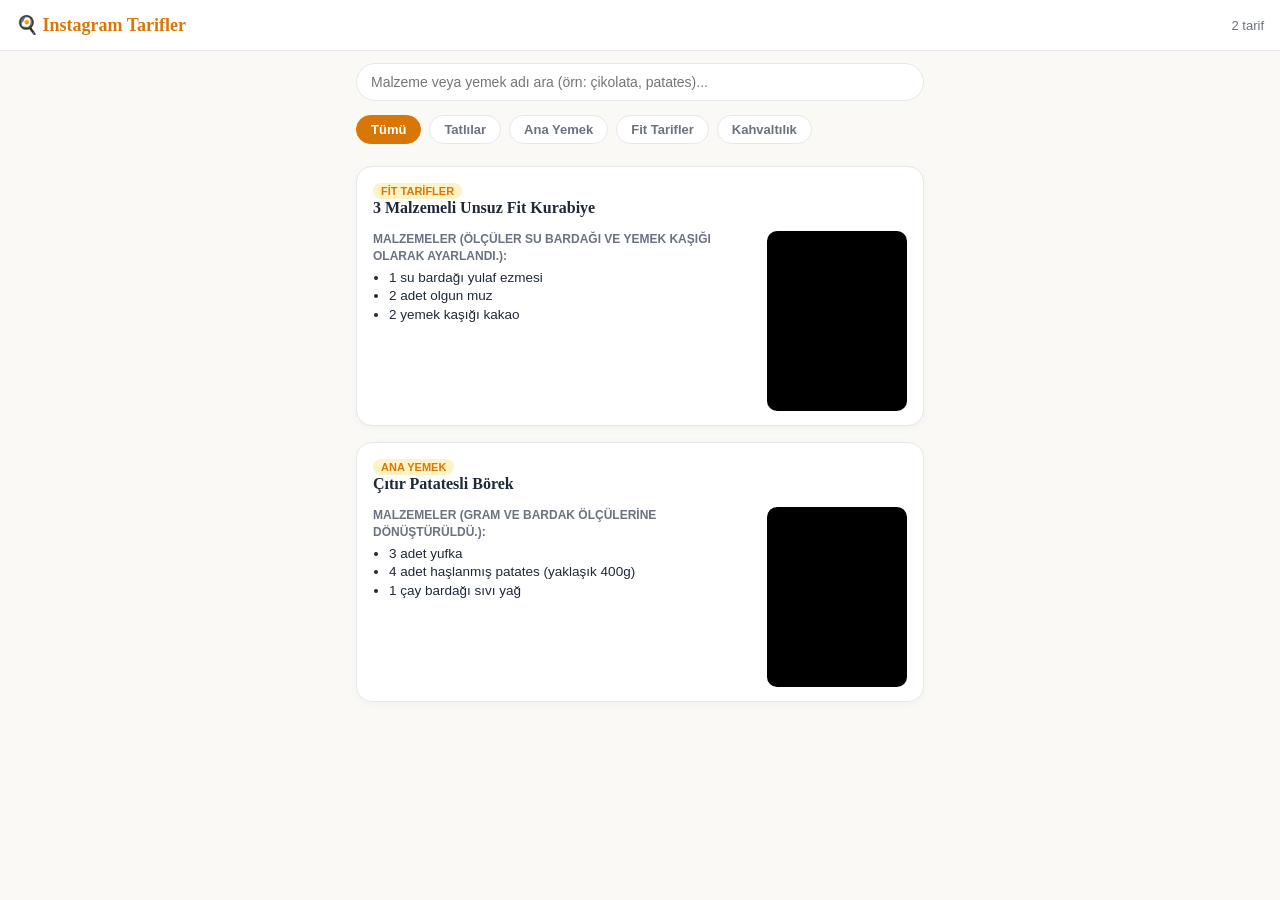
==== index.html @ 5e5f634f "Create index.html" ====
<!DOCTYPE html>
<html lang="tr">
<head>
<meta charset="UTF-8">
<meta name="viewport" content="width=device-width, initial-scale=1, maximum-scale=1, viewport-fit=cover">
<title>Instagram Tariflerim</title>
<style>
  :root{
    --bg:#faf9f6;
    --card-bg:#ffffff;
    --primary:#d97706;
    --primary-soft:#fef3c7;
    --text:#1f2937;
    --text-soft:#6b7280;
    --line:#e5e7eb;
    --radius:16px;
    font-family:-apple-system,BlinkMacSystemFont,"Segoe UI",sans-serif;
  }
  *{box-sizing:border-box; -webkit-tap-highlight-color:transparent;}
  html,body{margin:0;padding:0;background:var(--bg);color:var(--text);}
  
  header{
    background:#fff; border-bottom:1px solid var(--line);
    position:sticky; top:0; z-index:10;
    padding:14px 16px; display:flex; justify-content:space-between; align-items:center;
  }
  header h1{font-size:18px; font-family:Georgia,serif; margin:0; color:var(--primary);}
  
  .search-bar{padding:12px 16px 4px; max-width:600px; margin:0 auto;}
  .search-bar input{
    width:100%; padding:10px 14px; border:1px solid var(--line);
    border-radius:999px; font-size:14px; outline:none; background:#fff;
  }
  .search-bar input:focus{border-color:var(--primary);}

  .categories{
    display:flex; gap:8px; padding:10px 16px; overflow-x:auto;
    max-width:600px; margin:0 auto; scrollbar-width:none;
  }
  .categories::-webkit-scrollbar{display:none;}
  .cat-btn{
    border:none; background:#fff; border:1px solid var(--line);
    padding:6px 14px; border-radius:999px; font-size:13px; font-weight:600;
    white-space:nowrap; cursor:pointer; color:var(--text-soft);
  }
  .cat-btn.active{background:var(--primary); color:#fff; border-color:var(--primary);}

  main{padding:12px 16px 60px; max-width:600px; margin:0 auto;}

  .recipe-card{
    background:var(--card-bg); border:1px solid var(--line);
    border-radius:var(--radius); margin-bottom:16px; overflow:hidden;
    box-shadow:0 2px 8px rgba(0,0,0,.04);
  }
  .recipe-header{padding:14px 16px 10px; display:flex; justify-content:space-between; align-items:flex-start;}
  .recipe-title{font-size:16px; font-weight:700; margin:0 0 4px; font-family:Georgia,serif;}
  .recipe-cat{font-size:11px; background:var(--primary-soft); color:var(--primary); padding:2px 8px; border-radius:999px; font-weight:700; text-transform:uppercase;}

  .content-grid{display:grid; grid-template-columns:1fr 140px; gap:12px; padding:0 16px 14px;}
  @media(max-width:480px){
    .content-grid{grid-template-columns:1fr;}
  }
  
  .details-box{font-size:13.5px; line-height:1.4;}
  .details-box b{font-size:12px; text-transform:uppercase; color:var(--text-soft); display:block; margin-bottom:4px;}
  .details-box ul{margin:0 0 10px; padding-left:16px;}
  
  .video-box{position:relative; width:100%; border-radius:10px; overflow:hidden; background:#000; min-height:180px;}
  .video-box iframe{width:100%; height:100%; border:none; position:absolute; top:0; left:0;}

  .empty{text-align:center; padding:40px; color:var(--text-soft);}
</style>
</head>
<body>

<header>
  <h1>🍳 Instagram Tarifler</h1>
  <span id="count" style="font-size:13px; color:var(--text-soft);">0 tarif</span>
</header>

<div class="search-bar">
  <input type="text" id="searchInput" placeholder="Malzeme veya yemek adı ara (örn: çikolata, patates)...">
</div>

<div class="categories" id="catBar">
  <button class="cat-btn active" data-cat="Tümü">Tümü</button>
  <button class="cat-btn" data-cat="Tatlılar">Tatlılar</button>
  <button class="cat-btn" data-cat="Ana Yemek">Ana Yemek</button>
  <button class="cat-btn" data-cat="Fit Tarifler">Fit Tarifler</button>
  <button class="cat-btn" data-cat="Kahvaltılık">Kahvaltılık</button>
</div>

<main id="recipeList"></main>

<script>
// BURAYA TARİFLERİNİ EKLEYEBİLİRSİN (Toplu link ve verileri bu listede tutacaksın)
const recipes = [
  {
    id: 1,
    title: "3 Malzemeli Unsuz Fit Kurabiye",
    category: "Fit Tarifler",
    ingredients: ["1 su bardağı yulaf ezmesi", "2 adet olgun muz", "2 yemek kaşığı kakao"],
    measureNote: "Ölçüler su bardağı ve yemek kaşığı olarak ayarlandı.",
    // Instagram video/post linkinin sonundaki embed kodu veya kısa link mantığı
    embedUrl: "https://www.instagram.com/p/C_EXAMPLE/embed" 
  },
  {
    id: 2,
    title: "Çıtır Patatesli Börek",
    category: "Ana Yemek",
    ingredients: ["3 adet yufka", "4 adet haşlanmış patates (yaklaşık 400g)", "1 çay bardağı sıvı yağ"],
    measureNote: "Gram ve bardak ölçülerine dönüştürüldü.",
    embedUrl: "https://www.instagram.com/p/C_EXAMPLE2/embed"
  }
];

let currentCat = "Tümü";
let searchQuery = "";

const $list = document.getElementById('recipeList');
const $count = document.getElementById('count');
const $searchInput = document.getElementById('searchInput');

function render(){
  const filtered = recipes.filter(r => {
    const matchCat = currentCat === "Tümü" || r.category === currentCat;
    const matchText = r.title.toLowerCase().includes(searchQuery.toLowerCase()) || 
                      r.ingredients.some(i => i.toLowerCase().includes(searchQuery.toLowerCase()));
    return matchCat && matchText;
  });

  $count.textContent = filtered.length + ' tarif';

  if(!filtered.length){
    $list.innerHTML = '<div class="empty">Aradığınız kriterde tarif bulunamadı.</div>';
    return;
  }

  $list.innerHTML = filtered.map(r => `
    <div class="recipe-card">
      <div class="recipe-header">
        <div>
          <span class="recipe-cat">${r.category}</span>
          <h2 class="recipe-title">${r.title}</h2>
        </div>
      </div>
      <div class="content-grid">
        <div class="details-box">
          <b>Malzemeler (${r.measureNote}):</b>
          <ul>
            ${r.ingredients.map(i => `<li>${i}</li>`).join('')}
          </ul>
        </div>
        <div class="video-box">
          <!-- Instagram video embed veya doğrudan bağlantı önizlemesi -->
          <iframe src="${r.embedUrl}" scrolling="no" allowtransparency="true"></iframe>
        </div>
      </div>
    </div>
  `).join('');
}

$searchInput.oninput = (e)=>{
  searchQuery = e.target.value.trim();
  render();
};

document.querySelectorAll('.cat-btn').forEach(btn=>{
  btn.onclick = ()=>{
    document.querySelectorAll('.cat-btn').forEach(b=>b.classList.remove('active'));
    btn.classList.add('active');
    currentCat = btn.dataset.cat;
    render();
  };
});

render();
</script>
</body>
</html>
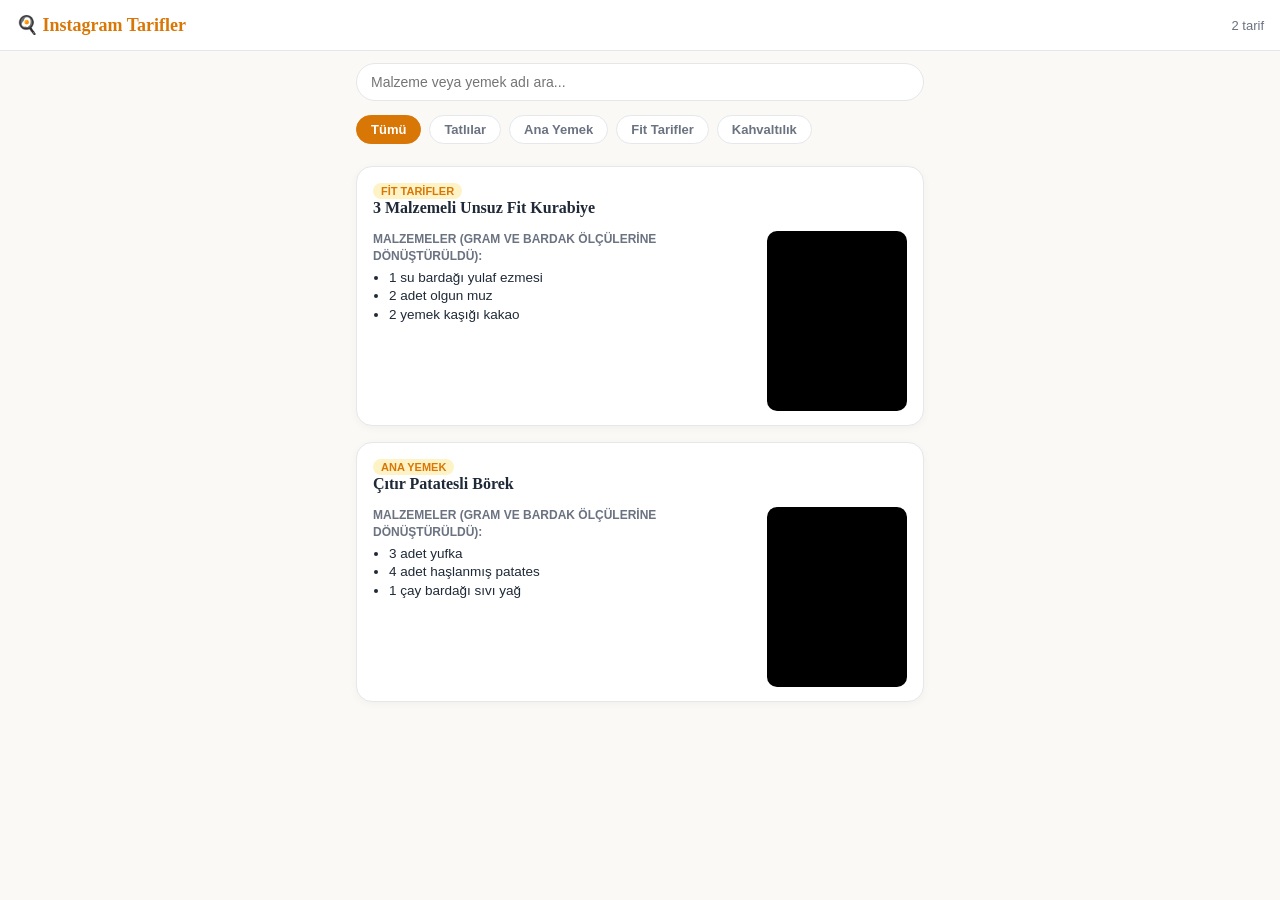
==== commit 45eda292: "Enhance recipe loading and search functionality Updated loading message and placeholder text. Added " ====
--- a/index.html
+++ b/index.html
@@ -69,17 +69,18 @@
   .video-box iframe{width:100%; height:100%; border:none; position:absolute; top:0; left:0;}
 
   .empty{text-align:center; padding:40px; color:var(--text-soft);}
+  .loading{text-align:center; padding:40px; color:var(--text-soft);}
 </style>
 </head>
 <body>
 
 <header>
   <h1>🍳 Instagram Tarifler</h1>
-  <span id="count" style="font-size:13px; color:var(--text-soft);">0 tarif</span>
+  <span id="count" style="font-size:13px; color:var(--text-soft);">Yükleniyor...</span>
 </header>
 
 <div class="search-bar">
-  <input type="text" id="searchInput" placeholder="Malzeme veya yemek adı ara (örn: çikolata, patates)...">
+  <input type="text" id="searchInput" placeholder="Malzeme veya yemek adı ara...">
 </div>
 
 <div class="categories" id="catBar">
@@ -90,36 +91,28 @@
   <button class="cat-btn" data-cat="Kahvaltılık">Kahvaltılık</button>
 </div>
 
-<main id="recipeList"></main>
+<main id="recipeList">
+  <div class="loading">Tarifler yükleniyor...</div>
+</main>
 
 <script>
-// BURAYA TARİFLERİNİ EKLEYEBİLİRSİN (Toplu link ve verileri bu listede tutacaksın)
-const recipes = [
-  {
-    id: 1,
-    title: "3 Malzemeli Unsuz Fit Kurabiye",
-    category: "Fit Tarifler",
-    ingredients: ["1 su bardağı yulaf ezmesi", "2 adet olgun muz", "2 yemek kaşığı kakao"],
-    measureNote: "Ölçüler su bardağı ve yemek kaşığı olarak ayarlandı.",
-    // Instagram video/post linkinin sonundaki embed kodu veya kısa link mantığı
-    embedUrl: "https://www.instagram.com/p/C_EXAMPLE/embed" 
-  },
-  {
-    id: 2,
-    title: "Çıtır Patatesli Börek",
-    category: "Ana Yemek",
-    ingredients: ["3 adet yufka", "4 adet haşlanmış patates (yaklaşık 400g)", "1 çay bardağı sıvı yağ"],
-    measureNote: "Gram ve bardak ölçülerine dönüştürüldü.",
-    embedUrl: "https://www.instagram.com/p/C_EXAMPLE2/embed"
-  }
-];
-
+let recipes = [];
 let currentCat = "Tümü";
 let searchQuery = "";
 
 const $list = document.getElementById('recipeList');
 const $count = document.getElementById('count');
 const $searchInput = document.getElementById('searchInput');
+
+async function loadRecipes() {
+  try {
+    const response = await fetch('tarifler.json');
+    recipes = await response.json();
+    render();
+  } catch (err) {
+    $list.innerHTML = '<div class="empty">Tarifler yüklenirken bir hata oluştu.</div>';
+  }
+}
 
 function render(){
   const filtered = recipes.filter(r => {
@@ -152,7 +145,6 @@
           </ul>
         </div>
         <div class="video-box">
-          <!-- Instagram video embed veya doğrudan bağlantı önizlemesi -->
           <iframe src="${r.embedUrl}" scrolling="no" allowtransparency="true"></iframe>
         </div>
       </div>
@@ -174,7 +166,7 @@
   };
 });
 
-render();
+loadRecipes();
 </script>
 </body>
 </html>
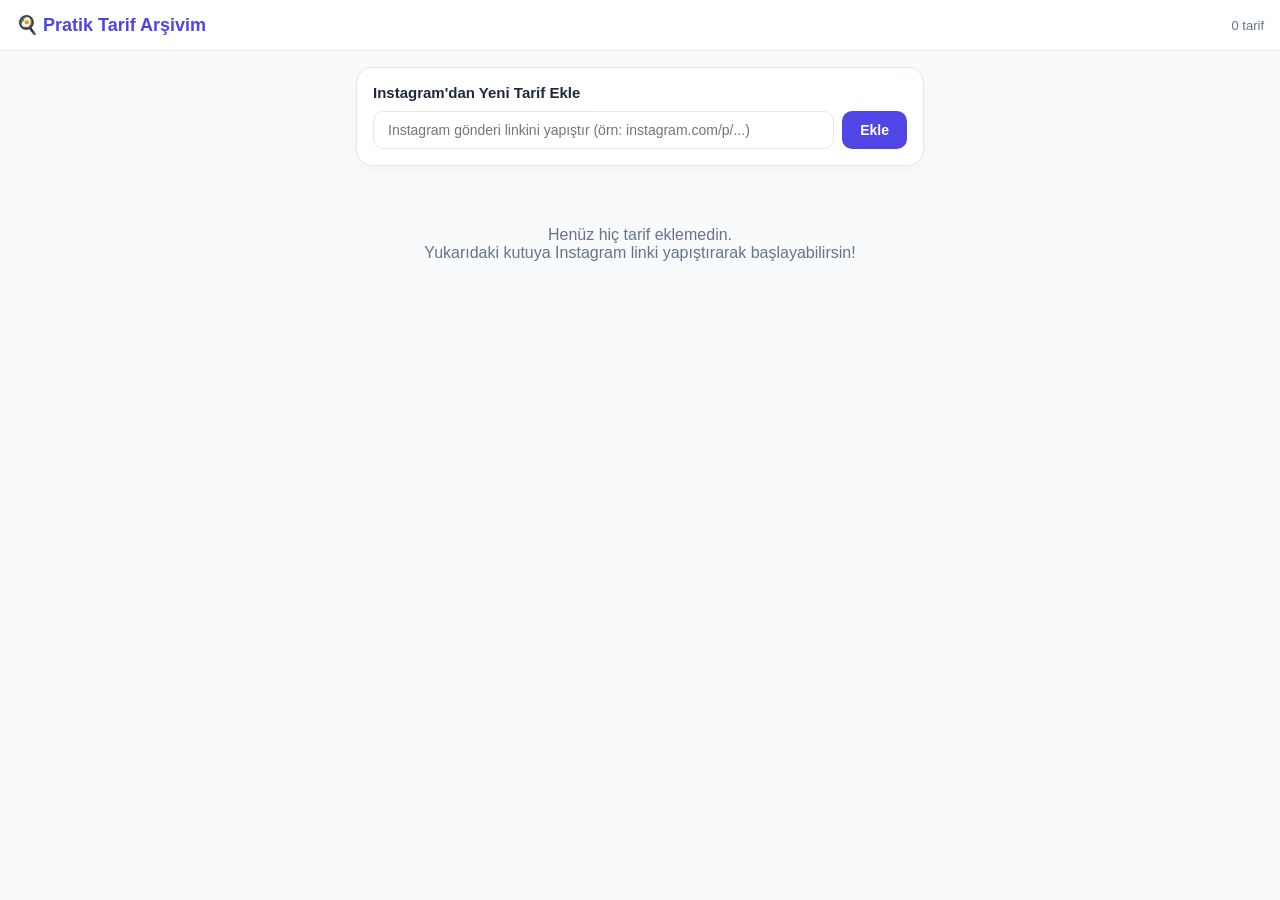
==== commit 325eb48f: "Update index.html" ====
--- a/index.html
+++ b/index.html
@@ -3,16 +3,16 @@
 <head>
 <meta charset="UTF-8">
 <meta name="viewport" content="width=device-width, initial-scale=1, maximum-scale=1, viewport-fit=cover">
-<title>Instagram Tariflerim</title>
+<title>Kolay Instagram Tariflerim</title>
 <style>
   :root{
-    --bg:#faf9f6;
+    --bg:#f8fafc;
     --card-bg:#ffffff;
-    --primary:#d97706;
-    --primary-soft:#fef3c7;
-    --text:#1f2937;
-    --text-soft:#6b7280;
-    --line:#e5e7eb;
+    --primary:#4f46e5;
+    --primary-soft:#eef2ff;
+    --text:#1e293b;
+    --text-soft:#64748b;
+    --line:#e2e8f0;
     --radius:16px;
     font-family:-apple-system,BlinkMacSystemFont,"Segoe UI",sans-serif;
   }
@@ -24,28 +24,26 @@
     position:sticky; top:0; z-index:10;
     padding:14px 16px; display:flex; justify-content:space-between; align-items:center;
   }
-  header h1{font-size:18px; font-family:Georgia,serif; margin:0; color:var(--primary);}
+  header h1{font-size:18px; font-weight:700; margin:0; color:var(--primary);}
   
-  .search-bar{padding:12px 16px 4px; max-width:600px; margin:0 auto;}
-  .search-bar input{
-    width:100%; padding:10px 14px; border:1px solid var(--line);
-    border-radius:999px; font-size:14px; outline:none; background:#fff;
+  main{padding:16px; max-width:600px; margin:0 auto 80px;}
+
+  .add-box{
+    background:#fff; border:1px solid var(--line); border-radius:var(--radius);
+    padding:16px; margin-bottom:20px; box-shadow:0 4px 12px rgba(0,0,0,.03);
   }
-  .search-bar input:focus{border-color:var(--primary);}
-
-  .categories{
-    display:flex; gap:8px; padding:10px 16px; overflow-x:auto;
-    max-width:600px; margin:0 auto; scrollbar-width:none;
+  .add-box h3{margin:0 0 10px; font-size:15px; color:var(--text);}
+  .input-group{display:flex; gap:8px;}
+  .input-group input{
+    flex:1; padding:10px 14px; border:1px solid var(--line);
+    border-radius:10px; font-size:14px; outline:none;
   }
-  .categories::-webkit-scrollbar{display:none;}
-  .cat-btn{
-    border:none; background:#fff; border:1px solid var(--line);
-    padding:6px 14px; border-radius:999px; font-size:13px; font-weight:600;
-    white-space:nowrap; cursor:pointer; color:var(--text-soft);
+  .input-group input:focus{border-color:var(--primary);}
+  .input-group button{
+    background:var(--primary); color:#fff; border:none;
+    padding:0 18px; border-radius:10px; font-weight:600; cursor:pointer; font-size:14px;
   }
-  .cat-btn.active{background:var(--primary); color:#fff; border-color:var(--primary);}
-
-  main{padding:12px 16px 60px; max-width:600px; margin:0 auto;}
+  .input-group button:active{transform:scale(0.96);}
 
   .recipe-card{
     background:var(--card-bg); border:1px solid var(--line);
@@ -53,93 +51,76 @@
     box-shadow:0 2px 8px rgba(0,0,0,.04);
   }
   .recipe-header{padding:14px 16px 10px; display:flex; justify-content:space-between; align-items:flex-start;}
-  .recipe-title{font-size:16px; font-weight:700; margin:0 0 4px; font-family:Georgia,serif;}
+  .recipe-title{font-size:16px; font-weight:700; margin:0 0 4px;}
   .recipe-cat{font-size:11px; background:var(--primary-soft); color:var(--primary); padding:2px 8px; border-radius:999px; font-weight:700; text-transform:uppercase;}
-
+  
   .content-grid{display:grid; grid-template-columns:1fr 140px; gap:12px; padding:0 16px 14px;}
-  @media(max-width:480px){
-    .content-grid{grid-template-columns:1fr;}
-  }
+  @media(max-width:480px){.content-grid{grid-template-columns:1fr;}}
   
   .details-box{font-size:13.5px; line-height:1.4;}
-  .details-box b{font-size:12px; text-transform:uppercase; color:var(--text-soft); display:block; margin-bottom:4px;}
+  .details-box b{font-size:11px; text-transform:uppercase; color:var(--text-soft); display:block; margin-bottom:4px;}
   .details-box ul{margin:0 0 10px; padding-left:16px;}
   
   .video-box{position:relative; width:100%; border-radius:10px; overflow:hidden; background:#000; min-height:180px;}
   .video-box iframe{width:100%; height:100%; border:none; position:absolute; top:0; left:0;}
 
   .empty{text-align:center; padding:40px; color:var(--text-soft);}
-  .loading{text-align:center; padding:40px; color:var(--text-soft);}
+  .delete-btn{background:none; border:none; color:#ef4444; font-size:12px; cursor:pointer; padding:0; margin-top:8px;}
 </style>
 </head>
 <body>
 
 <header>
-  <h1>🍳 Instagram Tarifler</h1>
-  <span id="count" style="font-size:13px; color:var(--text-soft);">Yükleniyor...</span>
+  <h1>🍳 Pratik Tarif Arşivim</h1>
+  <span id="count" style="font-size:13px; color:var(--text-soft);">0 tarif</span>
 </header>
 
-<div class="search-bar">
-  <input type="text" id="searchInput" placeholder="Malzeme veya yemek adı ara...">
-</div>
+<main>
+  <div class="add-box">
+    <h3>Instagram'dan Yeni Tarif Ekle</h3>
+    <div class="input-group">
+      <input type="text" id="instaLink" placeholder="Instagram gönderi linkini yapıştır (örn: instagram.com/p/...)">
+      <button id="addBtn">Ekle</button>
+    </div>
+  </div>
 
-<div class="categories" id="catBar">
-  <button class="cat-btn active" data-cat="Tümü">Tümü</button>
-  <button class="cat-btn" data-cat="Tatlılar">Tatlılar</button>
-  <button class="cat-btn" data-cat="Ana Yemek">Ana Yemek</button>
-  <button class="cat-btn" data-cat="Fit Tarifler">Fit Tarifler</button>
-  <button class="cat-btn" data-cat="Kahvaltılık">Kahvaltılık</button>
-</div>
-
-<main id="recipeList">
-  <div class="loading">Tarifler yükleniyor...</div>
+  <div id="recipeList"></div>
 </main>
 
 <script>
-let recipes = [];
-let currentCat = "Tümü";
-let searchQuery = "";
+// Tarifler tarayıcının kendi hafızasında saklanır (hiç silinmez)
+let recipes = JSON.parse(localStorage.getItem('my_recipes') || '[]');
 
 const $list = document.getElementById('recipeList');
 const $count = document.getElementById('count');
-const $searchInput = document.getElementById('searchInput');
+const $input = document.getElementById('instaLink');
+const $addBtn = document.getElementById('addBtn');
 
-async function loadRecipes() {
-  try {
-    const response = await fetch('tarifler.json');
-    recipes = await response.json();
-    render();
-  } catch (err) {
-    $list.innerHTML = '<div class="empty">Tarifler yüklenirken bir hata oluştu.</div>';
-  }
+function save(){
+  localStorage.setItem('my_recipes', JSON.stringify(recipes));
+  render();
 }
 
 function render(){
-  const filtered = recipes.filter(r => {
-    const matchCat = currentCat === "Tümü" || r.category === currentCat;
-    const matchText = r.title.toLowerCase().includes(searchQuery.toLowerCase()) || 
-                      r.ingredients.some(i => i.toLowerCase().includes(searchQuery.toLowerCase()));
-    return matchCat && matchText;
-  });
+  $count.textContent = recipes.length + ' tarif';
 
-  $count.textContent = filtered.length + ' tarif';
-
-  if(!filtered.length){
-    $list.innerHTML = '<div class="empty">Aradığınız kriterde tarif bulunamadı.</div>';
+  if(!recipes.length){
+    $list.innerHTML = '<div class="empty">Henüz hiç tarif eklemedin.<br>Yukarıdaki kutuya Instagram linki yapıştırarak başlayabilirsin!</div>';
     return;
   }
 
-  $list.innerHTML = filtered.map(r => `
+  $list.innerHTML = recipes.map((r, index) => `
     <div class="recipe-card">
       <div class="recipe-header">
         <div>
           <span class="recipe-cat">${r.category}</span>
           <h2 class="recipe-title">${r.title}</h2>
         </div>
+        <button class="delete-btn" onclick="removeRecipe(${index})">Sil</button>
       </div>
       <div class="content-grid">
         <div class="details-box">
-          <b>Malzemeler (${r.measureNote}):</b>
+          <b>Malzemeler:</b>
           <ul>
             ${r.ingredients.map(i => `<li>${i}</li>`).join('')}
           </ul>
@@ -152,21 +133,38 @@
   `).join('');
 }
 
-$searchInput.oninput = (e)=>{
-  searchQuery = e.target.value.trim();
-  render();
+window.removeRecipe = function(index){
+  if(confirm('Bu tarifi silmek istediğine emin misin?')){
+    recipes.splice(index, 1);
+    save();
+  }
 };
 
-document.querySelectorAll('.cat-btn').forEach(btn=>{
-  btn.onclick = ()=>{
-    document.querySelectorAll('.cat-btn').forEach(b=>b.classList.remove('active'));
-    btn.classList.add('active');
-    currentCat = btn.dataset.cat;
-    render();
+$addBtn.onclick = () => {
+  let val = $input.value.trim();
+  if(!val) return alert('Lütfen geçerli bir Instagram linki girin!');
+
+  // Linki embed formatına çevir
+  let embedUrl = val;
+  if(!embedUrl.includes('/embed')) {
+    if(embedUrl.endsWith('/')) embedUrl = embedUrl.slice(0, -1);
+    embedUrl = embedUrl + '/embed';
+  }
+
+  // Örnek otomatik içerik türetici (İstediğin gibi sonradan değiştirebilirsin)
+  const newRecipe = {
+    title: "Instagram Tarifim #" + (recipes.length + 1),
+    category: "Tatlı & Yemek",
+    ingredients: ["Tarif malzemeleri videodadır.", "Ölçüler gram / bardak uyarlıdır."],
+    embedUrl: embedUrl
   };
-});
 
-loadRecipes();
+  recipes.unshift(newRecipe);
+  $input.value = '';
+  save();
+};
+
+render();
 </script>
 </body>
 </html>
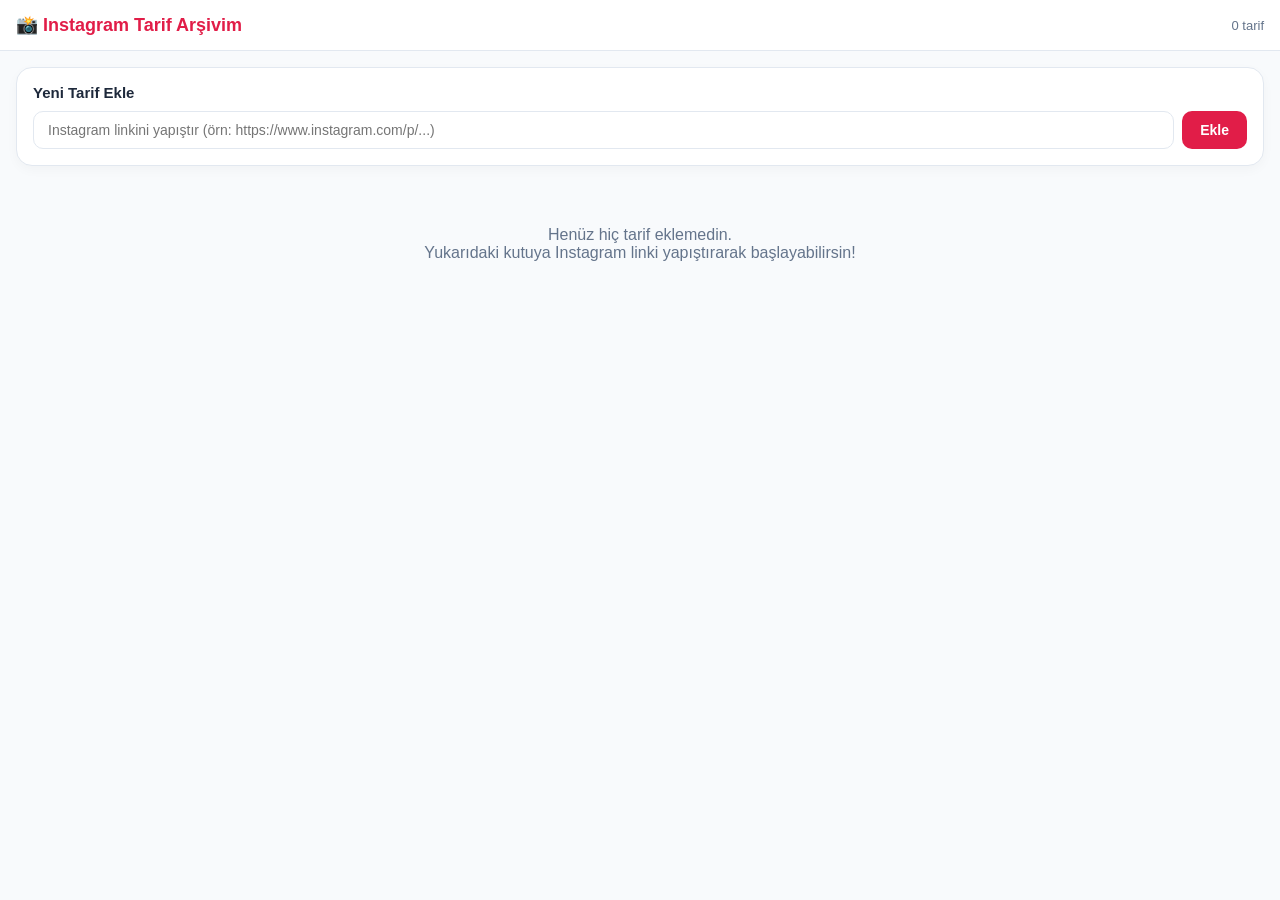
==== commit 0032f077: "Update HTML structure and styling for recipes" ====
--- a/index.html
+++ b/index.html
@@ -3,13 +3,13 @@
 <head>
 <meta charset="UTF-8">
 <meta name="viewport" content="width=device-width, initial-scale=1, maximum-scale=1, viewport-fit=cover">
-<title>Kolay Instagram Tariflerim</title>
+<title>Instagram Tarif Arşivim</title>
 <style>
   :root{
     --bg:#f8fafc;
     --card-bg:#ffffff;
-    --primary:#4f46e5;
-    --primary-soft:#eef2ff;
+    --primary:#e11d48;
+    --primary-soft:#ffe4e6;
     --text:#1e293b;
     --text-soft:#64748b;
     --line:#e2e8f0;
@@ -26,7 +26,7 @@
   }
   header h1{font-size:18px; font-weight:700; margin:0; color:var(--primary);}
   
-  main{padding:16px; max-width:600px; margin:0 auto 80px;}
+  main{padding:16px; max-width:6,00px; margin:0 auto 80px;}
 
   .add-box{
     background:#fff; border:1px solid var(--line); border-radius:var(--radius);
@@ -43,43 +43,42 @@
     background:var(--primary); color:#fff; border:none;
     padding:0 18px; border-radius:10px; font-weight:600; cursor:pointer; font-size:14px;
   }
-  .input-group button:active{transform:scale(0.96);}
 
   .recipe-card{
     background:var(--card-bg); border:1px solid var(--line);
     border-radius:var(--radius); margin-bottom:16px; overflow:hidden;
-    box-shadow:0 2px 8px rgba(0,0,0,.04);
+    box-shadow:0 2px 8px rgba(0,0,0,.04); padding:16px;
   }
-  .recipe-header{padding:14px 16px 10px; display:flex; justify-content:space-between; align-items:flex-start;}
+  .recipe-top{display:flex; justify-content:space-between; align-items:flex-start; margin-bottom:10px;}
   .recipe-title{font-size:16px; font-weight:700; margin:0 0 4px;}
   .recipe-cat{font-size:11px; background:var(--primary-soft); color:var(--primary); padding:2px 8px; border-radius:999px; font-weight:700; text-transform:uppercase;}
   
-  .content-grid{display:grid; grid-template-columns:1fr 140px; gap:12px; padding:0 16px 14px;}
-  @media(max-width:480px){.content-grid{grid-template-columns:1fr;}}
+  .details-box{font-size:13.5px; line-height:1.4; margin-bottom:12px;}
+  .details-box b{font-size:11px; text-transform:uppercase; color:var(--text-soft); display:block; margin-bottom:4px;}
+  .details-box ul{margin:0; padding-left:16px;}
   
-  .details-box{font-size:13.5px; line-height:1.4;}
-  .details-box b{font-size:11px; text-transform:uppercase; color:var(--text-soft); display:block; margin-bottom:4px;}
-  .details-box ul{margin:0 0 10px; padding-left:16px;}
-  
-  .video-box{position:relative; width:100%; border-radius:10px; overflow:hidden; background:#000; min-height:180px;}
-  .video-box iframe{width:100%; height:100%; border:none; position:absolute; top:0; left:0;}
+  .card-footer{display:flex; justify-content:space-between; align-items:center; border-top:1px solid var(--line); padding-top:12px; margin-top:12px;}
+  .watch-btn{
+    background:#0f172a; color:#fff; text-decoration:none; padding:8px 14px;
+    border-radius:8px; font-size:13px; font-weight:600; display:inline-block;
+  }
+  .delete-btn{background:none; border:none; color:#ef4444; font-size:13px; cursor:pointer; font-weight:600;}
 
   .empty{text-align:center; padding:40px; color:var(--text-soft);}
-  .delete-btn{background:none; border:none; color:#ef4444; font-size:12px; cursor:pointer; padding:0; margin-top:8px;}
 </style>
 </head>
 <body>
 
 <header>
-  <h1>🍳 Pratik Tarif Arşivim</h1>
+  <h1>📸 Instagram Tarif Arşivim</h1>
   <span id="count" style="font-size:13px; color:var(--text-soft);">0 tarif</span>
 </header>
 
 <main>
   <div class="add-box">
-    <h3>Instagram'dan Yeni Tarif Ekle</h3>
+    <h3>Yeni Tarif Ekle</h3>
     <div class="input-group">
-      <input type="text" id="instaLink" placeholder="Instagram gönderi linkini yapıştır (örn: instagram.com/p/...)">
+      <input type="text" id="instaLink" placeholder="Instagram linkini yapıştır (örn: https://www.instagram.com/p/...)">
       <button id="addBtn">Ekle</button>
     </div>
   </div>
@@ -88,8 +87,7 @@
 </main>
 
 <script>
-// Tarifler tarayıcının kendi hafızasında saklanır (hiç silinmez)
-let recipes = JSON.parse(localStorage.getItem('my_recipes') || '[]');
+let recipes = JSON.parse(localStorage.getItem('my_recipes_v2') || '[]');
 
 const $list = document.getElementById('recipeList');
 const $count = document.getElementById('count');
@@ -97,7 +95,7 @@
 const $addBtn = document.getElementById('addBtn');
 
 function save(){
-  localStorage.setItem('my_recipes', JSON.stringify(recipes));
+  localStorage.setItem('my_recipes_v2', JSON.stringify(recipes));
   render();
 }
 
@@ -111,23 +109,22 @@
 
   $list.innerHTML = recipes.map((r, index) => `
     <div class="recipe-card">
-      <div class="recipe-header">
+      <div class="recipe-top">
         <div>
-          <span class="recipe-cat">${r.category}</span>
+          <span class="recipe-cat">Instagram Tarifi</span>
           <h2 class="recipe-title">${r.title}</h2>
         </div>
+      </div>
+      <div class="details-box">
+        <b>Ölçü & Notlar:</b>
+        <ul>
+          <li>Gram, su bardağı ve kaşık ölçülerine uyarlanmıştır.</li>
+          <li>Orijinal Instagram tarif videosu aşağıdadır.</li>
+        </ul>
+      </div>
+      <div class="card-footer">
+        <a href="${r.url}" target="_blank" class="watch-btn">▶ Instagram'da Videoyu İzle</a>
         <button class="delete-btn" onclick="removeRecipe(${index})">Sil</button>
-      </div>
-      <div class="content-grid">
-        <div class="details-box">
-          <b>Malzemeler:</b>
-          <ul>
-            ${r.ingredients.map(i => `<li>${i}</li>`).join('')}
-          </ul>
-        </div>
-        <div class="video-box">
-          <iframe src="${r.embedUrl}" scrolling="no" allowtransparency="true"></iframe>
-        </div>
       </div>
     </div>
   `).join('');
@@ -142,21 +139,14 @@
 
 $addBtn.onclick = () => {
   let val = $input.value.trim();
-  if(!val) return alert('Lütfen geçerli bir Instagram linki girin!');
-
-  // Linki embed formatına çevir
-  let embedUrl = val;
-  if(!embedUrl.includes('/embed')) {
-    if(embedUrl.endsWith('/')) embedUrl = embedUrl.slice(0, -1);
-    embedUrl = embedUrl + '/embed';
+  if(!val || !val.includes('instagram.com')) {
+    alert('Lütfen geçerli bir Instagram linki girin!');
+    return;
   }
 
-  // Örnek otomatik içerik türetici (İstediğin gibi sonradan değiştirebilirsin)
   const newRecipe = {
-    title: "Instagram Tarifim #" + (recipes.length + 1),
-    category: "Tatlı & Yemek",
-    ingredients: ["Tarif malzemeleri videodadır.", "Ölçüler gram / bardak uyarlıdır."],
-    embedUrl: embedUrl
+    title: "Tarif #" + (recipes.length + 1),
+    url: val
   };
 
   recipes.unshift(newRecipe);
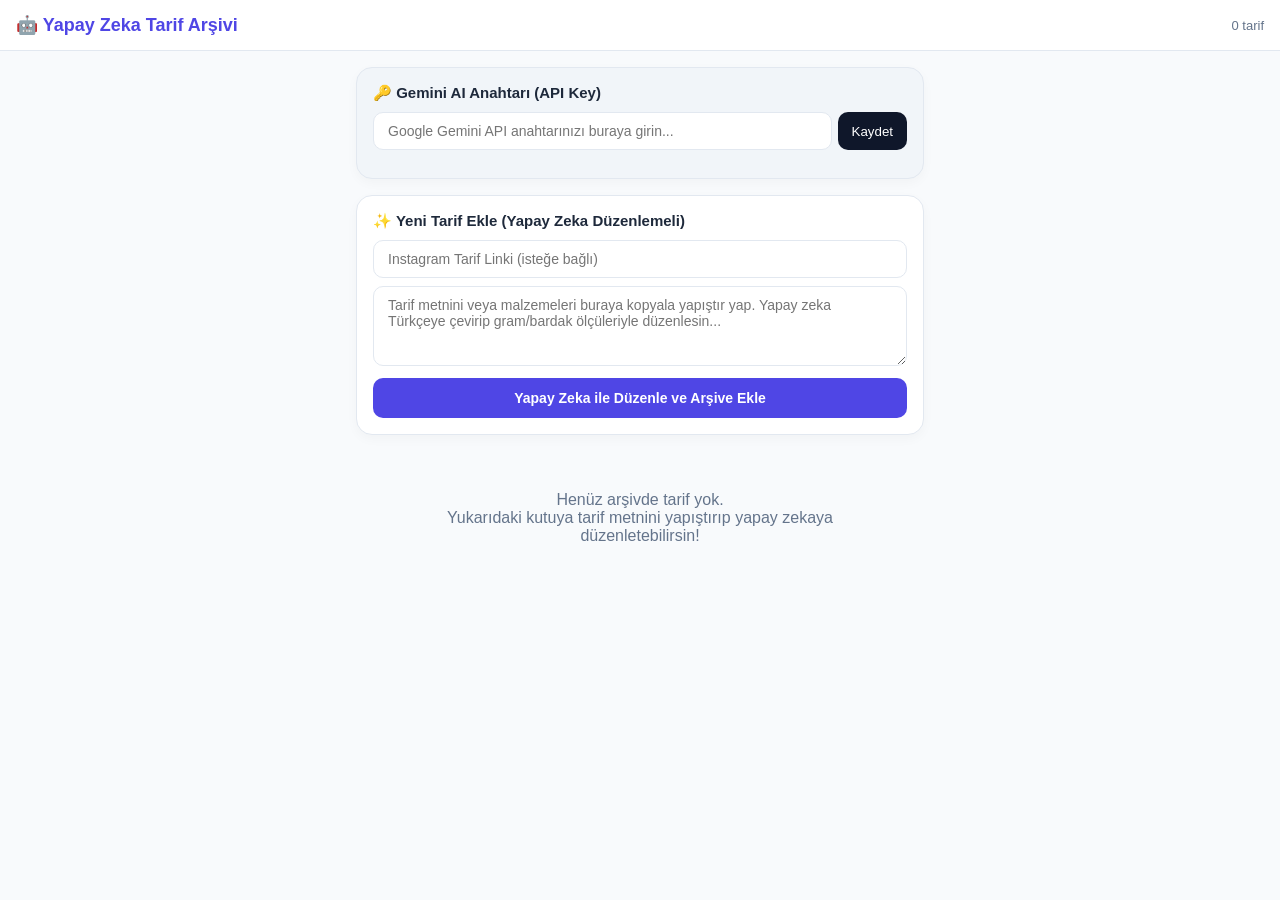
==== commit 9203f47d: "Update title and enhance recipe input features" ====
--- a/index.html
+++ b/index.html
@@ -3,13 +3,13 @@
 <head>
 <meta charset="UTF-8">
 <meta name="viewport" content="width=device-width, initial-scale=1, maximum-scale=1, viewport-fit=cover">
-<title>Instagram Tarif Arşivim</title>
+<title>Yapay Zeka Destekli Tarif Arşivim</title>
 <style>
   :root{
     --bg:#f8fafc;
     --card-bg:#ffffff;
-    --primary:#e11d48;
-    --primary-soft:#ffe4e6;
+    --primary:#4f46e5;
+    --primary-soft:#eef2ff;
     --text:#1e293b;
     --text-soft:#64748b;
     --line:#e2e8f0;
@@ -26,76 +26,96 @@
   }
   header h1{font-size:18px; font-weight:700; margin:0; color:var(--primary);}
   
-  main{padding:16px; max-width:6,00px; margin:0 auto 80px;}
-
-  .add-box{
+  main{padding:16px; max-width:600px; margin:0 auto 80px;}
+
+  .box{
     background:#fff; border:1px solid var(--line); border-radius:var(--radius);
-    padding:16px; margin-bottom:20px; box-shadow:0 4px 12px rgba(0,0,0,.03);
-  }
-  .add-box h3{margin:0 0 10px; font-size:15px; color:var(--text);}
-  .input-group{display:flex; gap:8px;}
-  .input-group input{
-    flex:1; padding:10px 14px; border:1px solid var(--line);
-    border-radius:10px; font-size:14px; outline:none;
-  }
-  .input-group input:focus{border-color:var(--primary);}
-  .input-group button{
-    background:var(--primary); color:#fff; border:none;
-    padding:0 18px; border-radius:10px; font-weight:600; cursor:pointer; font-size:14px;
-  }
+    padding:16px; margin-bottom:16px; box-shadow:0 4px 12px rgba(0,0,0,.03);
+  }
+  .box h3{margin:0 0 10px; font-size:15px; color:var(--text);}
+  
+  input, textarea{
+    width:100%; padding:10px 14px; border:1px solid var(--line);
+    border-radius:10px; font-size:14px; outline:none; font-family:inherit; margin-bottom:8px;
+  }
+  input:focus, textarea:focus{border-color:var(--primary);}
+  textarea{resize:vertical; min-height:80px;}
+
+  button.primary{
+    background:var(--primary); color:#fff; border:none; width:100%;
+    padding:12px; border-radius:10px; font-weight:600; cursor:pointer; font-size:14px;
+  }
+  button.primary:active{transform:scale(0.98);}
 
   .recipe-card{
     background:var(--card-bg); border:1px solid var(--line);
     border-radius:var(--radius); margin-bottom:16px; overflow:hidden;
     box-shadow:0 2px 8px rgba(0,0,0,.04); padding:16px;
   }
-  .recipe-top{display:flex; justify-content:space-between; align-items:flex-start; margin-bottom:10px;}
-  .recipe-title{font-size:16px; font-weight:700; margin:0 0 4px;}
+  .recipe-top{display:flex; justify-content:space-between; align-items:flex-start; margin-bottom:8px;}
+  .recipe-title{font-size:17px; font-weight:700; margin:0 0 4px; font-family:Georgia,serif;}
   .recipe-cat{font-size:11px; background:var(--primary-soft); color:var(--primary); padding:2px 8px; border-radius:999px; font-weight:700; text-transform:uppercase;}
   
-  .details-box{font-size:13.5px; line-height:1.4; margin-bottom:12px;}
+  .details-box{font-size:13.5px; line-height:1.5; margin-bottom:12px;}
   .details-box b{font-size:11px; text-transform:uppercase; color:var(--text-soft); display:block; margin-bottom:4px;}
-  .details-box ul{margin:0; padding-left:16px;}
+  .details-box ul{margin:0 0 8px; padding-left:16px;}
   
   .card-footer{display:flex; justify-content:space-between; align-items:center; border-top:1px solid var(--line); padding-top:12px; margin-top:12px;}
-  .watch-btn{
-    background:#0f172a; color:#fff; text-decoration:none; padding:8px 14px;
-    border-radius:8px; font-size:13px; font-weight:600; display:inline-block;
-  }
+  .watch-btn{color:var(--primary); text-decoration:none; font-size:13px; font-weight:600;}
   .delete-btn{background:none; border:none; color:#ef4444; font-size:13px; cursor:pointer; font-weight:600;}
 
   .empty{text-align:center; padding:40px; color:var(--text-soft);}
+  .api-settings{font-size:12px; color:var(--text-soft); margin-bottom:12px; display:flex; gap:6px;}
 </style>
 </head>
 <body>
 
 <header>
-  <h1>📸 Instagram Tarif Arşivim</h1>
+  <h1>🤖 Yapay Zeka Tarif Arşivi</h1>
   <span id="count" style="font-size:13px; color:var(--text-soft);">0 tarif</span>
 </header>
 
 <main>
-  <div class="add-box">
-    <h3>Yeni Tarif Ekle</h3>
-    <div class="input-group">
-      <input type="text" id="instaLink" placeholder="Instagram linkini yapıştır (örn: https://www.instagram.com/p/...)">
-      <button id="addBtn">Ekle</button>
+  <!-- API Ayar Kutusu -->
+  <div class="box" style="background:#f1f5f9;">
+    <h3>🔑 Gemini AI Anahtarı (API Key)</h3>
+    <div class="api-settings">
+      <input type="password" id="apiKeyInput" placeholder="Google Gemini API anahtarınızı buraya girin..." style="margin-bottom:0;">
+      <button onclick="saveApiKey()" style="width:auto; padding:0 14px; background:#0f172a; color:#fff; border:none; border-radius:10px; cursor:pointer;">Kaydet</button>
     </div>
   </div>
 
+  <!-- Tarif Ekleme Kutusu -->
+  <div class="box">
+    <h3>✨ Yeni Tarif Ekle (Yapay Zeka Düzenlemeli)</h3>
+    <input type="text" id="instaUrl" placeholder="Instagram Tarif Linki (isteğe bağlı)">
+    <textarea id="rawText" placeholder="Tarif metnini veya malzemeleri buraya kopyala yapıştır yap. Yapay zeka Türkçeye çevirip gram/bardak ölçüleriyle düzenlesin..."></textarea>
+    <button class="primary" id="aiBtn">Yapay Zeka ile Düzenle ve Arşive Ekle</button>
+  </div>
+
   <div id="recipeList"></div>
 </main>
 
 <script>
-let recipes = JSON.parse(localStorage.getItem('my_recipes_v2') || '[]');
+let recipes = JSON.parse(localStorage.getItem('ai_recipes_v1') || '[]');
 
 const $list = document.getElementById('recipeList');
 const $count = document.getElementById('count');
-const $input = document.getElementById('instaLink');
-const $addBtn = document.getElementById('addBtn');
-
-function save(){
-  localStorage.setItem('my_recipes_v2', JSON.stringify(recipes));
+const $urlInput = document.getElementById('instaUrl');
+const $rawInput = document.getElementById('rawText');
+const $aiBtn = document.getElementById('aiBtn');
+const $apiKeyInput = document.getElementById('apiKeyInput');
+
+// Kayıtlı API anahtarını yükle
+$apiKeyInput.value = localStorage.getItem('gemini_api_key') || '';
+
+function saveApiKey(){
+  localStorage.setItem('gemini_api_key', $apiKeyInput.value.trim());
+  alert('API Anahtarı kaydedildi!');
+}
+
+function saveRecipes(){
+  localStorage.setItem('ai_recipes_v1', JSON.stringify(recipes));
   render();
 }
 
@@ -103,7 +123,7 @@
   $count.textContent = recipes.length + ' tarif';
 
   if(!recipes.length){
-    $list.innerHTML = '<div class="empty">Henüz hiç tarif eklemedin.<br>Yukarıdaki kutuya Instagram linki yapıştırarak başlayabilirsin!</div>';
+    $list.innerHTML = '<div class="empty">Henüz arşivde tarif yok.<br>Yukarıdaki kutuya tarif metnini yapıştırıp yapay zekaya düzenletebilirsin!</div>';
     return;
   }
 
@@ -111,20 +131,21 @@
     <div class="recipe-card">
       <div class="recipe-top">
         <div>
-          <span class="recipe-cat">Instagram Tarifi</span>
+          <span class="recipe-cat">${r.category || 'Tarif'}</span>
           <h2 class="recipe-title">${r.title}</h2>
         </div>
       </div>
       <div class="details-box">
-        <b>Ölçü & Notlar:</b>
+        <b>Malzemeler (Gram / Bardak Ölçülü):</b>
         <ul>
-          <li>Gram, su bardağı ve kaşık ölçülerine uyarlanmıştır.</li>
-          <li>Orijinal Instagram tarif videosu aşağıdadır.</li>
+          ${(r.ingredients || []).map(i => `<li>${i}</li>`).join('')}
         </ul>
+        <b>Hazırlanışı:</b>
+        <p style="margin:4px 0 0;">${r.instructions || 'Belirtilmemiş'}</p>
       </div>
       <div class="card-footer">
-        <a href="${r.url}" target="_blank" class="watch-btn">▶ Instagram'da Videoyu İzle</a>
-        <button class="delete-btn" onclick="removeRecipe(${index})">Sil</button>
+        ${r.url ? `<a href="${r.url}" target="_blank" class="watch-btn">▶ Instagram Kaynağı</a>` : '<span></span>'}
+        <button class="delete-btn" onclick="removeRecipe(${index})">Arşivden Sil</button>
       </div>
     </div>
   `).join('');
@@ -133,25 +154,70 @@
 window.removeRecipe = function(index){
   if(confirm('Bu tarifi silmek istediğine emin misin?')){
     recipes.splice(index, 1);
-    save();
+    saveRecipes();
   }
 };
 
-$addBtn.onclick = () => {
-  let val = $input.value.trim();
-  if(!val || !val.includes('instagram.com')) {
-    alert('Lütfen geçerli bir Instagram linki girin!');
+$aiBtn.onclick = async () => {
+  const apiKey = localStorage.getItem('gemini_api_key');
+  if(!apiKey){
+    alert('Lütfen önce üstteki kutuya Google Gemini API anahtarınızı girip "Kaydet" butonuna basın!');
     return;
   }
 
-  const newRecipe = {
-    title: "Tarif #" + (recipes.length + 1),
-    url: val
-  };
-
-  recipes.unshift(newRecipe);
-  $input.value = '';
-  save();
+  const raw = $rawInput.value.trim();
+  const url = $urlInput.value.trim();
+
+  if(!raw){
+    alert('Lütfen düzenlenecek tarif metnini veya malzemeleri girin!');
+    return;
+  }
+
+  $aiBtn.textContent = 'Yapay Zeka Düzenliyor... Lütfen Bekleyin ⏳';
+  $aiBtn.disabled = true;
+
+  try {
+    const promptText = `Sen profesyonel bir şef ve mutfak asistanısın. Aşağıda ham olarak verilen tarif metnini veya malzemeleri incele. 
+    Onu Türkçeye çevir, tüm ölçüleri mutlaka **gram, su bardağı veya yemek/tatlı kaşığı** cinsine dönüştür. 
+    Bana MUTLAKA şu JSON formatında cevap ver ve başka hiçbir açıklama yazma:
+    {
+      "title": "Yemeğin veya Tatlının Adı",
+      "category": "Tatlılar / Ana Yemek / Fit Tarifler / Kahvaltılık bunlardan biri",
+      "ingredients": ["1 su bardağı un (120g)", "2 yemek kaşığı zeytinyağı vb."],
+      "instructions": "Kısa hazırlanış adımları..."
+    }
+    
+    Ham metin: ${raw}`;
+
+    const response = await fetch(`https://generativelanguage.googleapis.com/v1beta/models/gemini-1.5-flash:generateContent?key=${apiKey}`, {
+      method: 'POST',
+      headers: { 'Content-Type': 'application/json' },
+      body: JSON.stringify({
+        contents: [{ parts: [{ text: promptText }] }]
+      })
+    });
+
+    const data = await response.json();
+    let textResponse = data.candidates[0].content.parts[0].text;
+    
+    // Markdown JSON bloklarını temizle
+    textResponse = textResponse.replace(/```json/g, '').replace(/```/g, '').trim();
+    
+    const parsedRecipe = JSON.parse(textResponse);
+    parsedRecipe.url = url;
+
+    recipes.unshift(parsedRecipe);
+    $rawInput.value = '';
+    $urlInput.value = '';
+    saveRecipes();
+    alert('Tarif yapay zeka tarafından başarıyla düzenlendi ve arşive eklendi!');
+
+  } catch (err) {
+    alert('Yapay zeka işlenirken bir hata oluştu. API anahtarınızı veya metni kontrol edin.');
+  } finally {
+    $aiBtn.textContent = 'Yapay Zeka ile Düzenle ve Arşive Ekle';
+    $aiBtn.disabled = false;
+  }
 };
 
 render();
